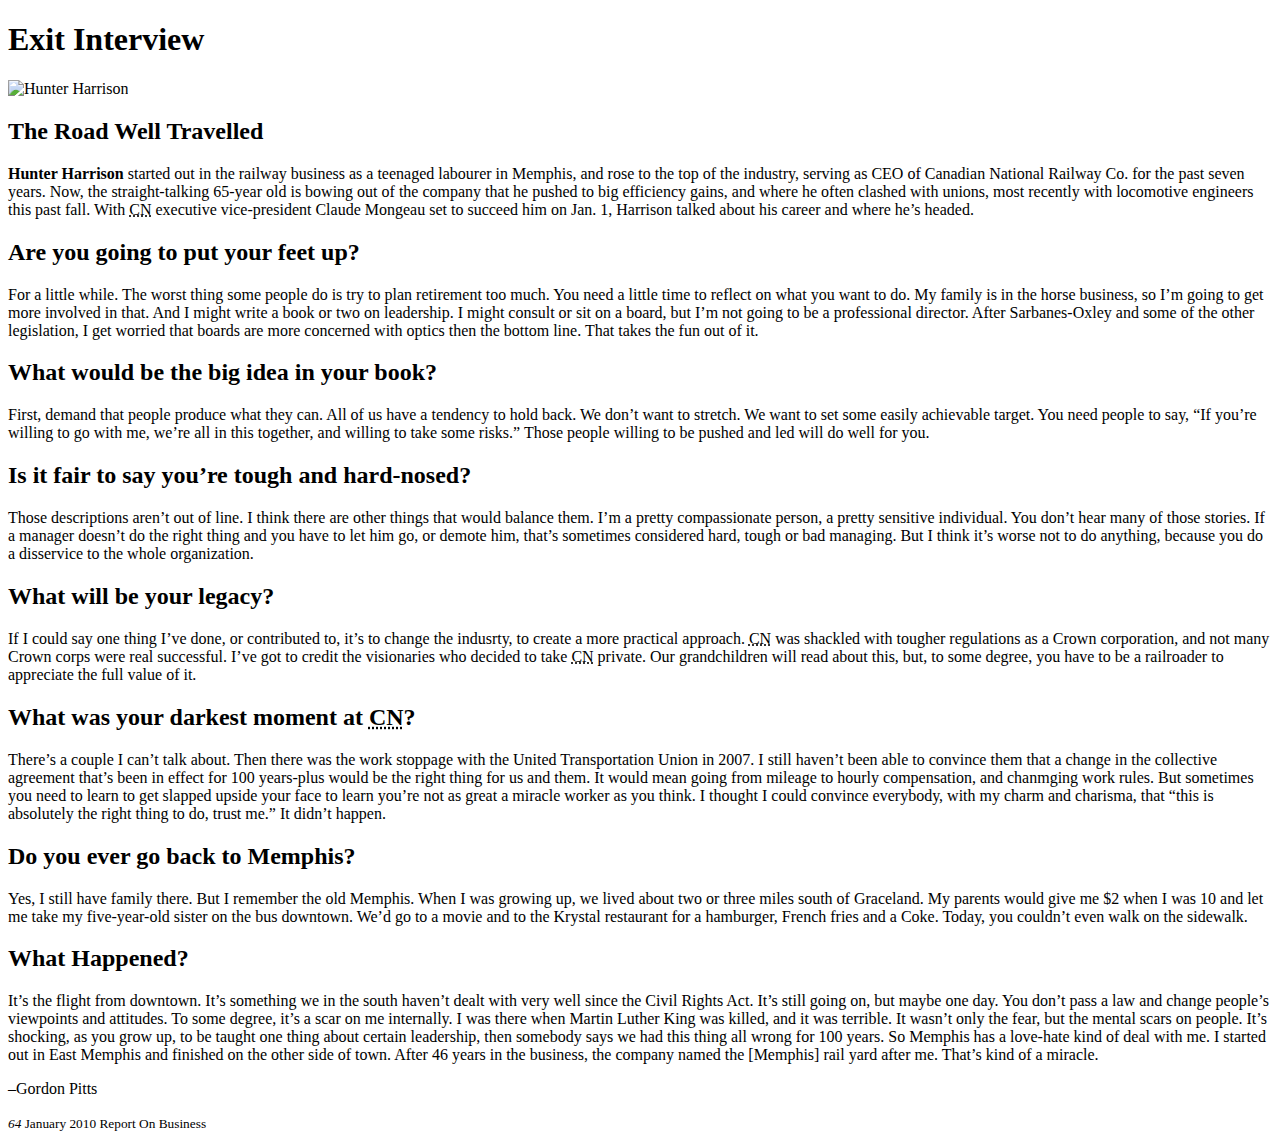
==== road-well-travelled.html @ 05a4a3d5 "relpaced index file with road-well-travelled page" ====
<!DOCTYPE html>
<html lang="en">
<head>
	<meta charset="utf-8" />
	<title>Exit Interview: Hunter Harrison | Report On Business</title>
	<meta name="viewport" content="width=device-width, initial-scale=1.0" />
	<link href="css/normalize.css" rel="stylesheet" />
	<link href="css/styles.css" rel="stylesheet" />

</head>
<body>
	<div id="container">
		<header>
			<h1>Exit Interview</h1>
		</header>
		<main>
			<article>
				<img src="hunter-harrison.jpg" alt="Hunter Harrison" height="" width="" />
				<h2>The Road Well Travelled</h2>
				<p><strong>Hunter Harrison</strong> started out in the railway business as a teenaged labourer in Memphis, and rose to the top of the industry, serving as CEO of Canadian National Railway Co. for the past seven years. Now, the straight-talking 65-year old is bowing out of the company that he pushed to big efficiency gains, and where he often clashed with unions, most recently with locomotive engineers this past fall. With <abbr title="Canadian National">CN</abbr> executive vice-president Claude Mongeau set to succeed him on Jan. 1, Harrison talked about his career and where he’s headed.</p>
				<h2>Are you going to put your feet up?</h2>
				<p>For a little while. The worst thing some people do is try to plan retirement too much. You need a little time to reflect on what you want to do. My family is in the horse business, so I’m going to get more involved in that. And I might write a book or two on leadership. I might consult or sit on a board, but I’m not going to be a professional director. After Sarbanes-Oxley and some of the other legislation, I get worried that boards are more concerned with optics then the bottom line. That takes the fun out of it.</p>
				<h2>What would be the big idea in your book?</h2>
				<p>First, demand that people produce what they can. All of us have a tendency to hold back. We don’t want to stretch. We want to set some easily achievable target. You need people to say, <q>If you’re willing to go with me, we’re all in this together, and willing to take some risks.</q> Those people willing to be pushed and led will do well for you.</p>
				<h2>Is it fair to say you’re tough and hard-nosed?</h2>
				<p>Those descriptions aren’t out of line. I think there are other things that would balance them. I’m a pretty compassionate person, a pretty sensitive individual. You don’t hear many of those stories. If a manager doesn’t do the right thing and you have to let him go, or demote him, that’s sometimes considered hard, tough or bad managing. But I think it’s worse not to do anything, because you do a disservice to the whole organization.</p>
				<h2>What will be your legacy?</h2>
				<p>If I could say one thing I’ve done, or contributed to, it’s to change the indusrty, to create a more practical approach. <abbr title="Canadian National">CN</abbr> was shackled with tougher regulations as a Crown corporation, and not many Crown corps were real successful. I’ve got to credit the visionaries who decided to take <abbr title="Canadian National">CN</abbr> private. Our grandchildren will read about this, but, to some degree, you have to be a railroader to appreciate the full value of it.</p>
				<h2>What was your darkest moment at <abbr title="Canadian National">CN</abbr>?</h2>
				<p>There’s a couple I can’t talk about. Then there was the work stoppage with the United Transportation Union in 2007. I still haven’t been able to convince them that a change in the collective agreement that’s been in effect for 100 years-plus would be the right thing for us and them. It would mean going from mileage to hourly compensation, and chanmging work rules. But sometimes you need to learn to get slapped upside your face to learn you’re not as great a miracle worker as you think. I thought I could convince everybody, with my charm and charisma, that <q>this is absolutely the right thing to do, trust me.</q> It didn’t happen.</p>
				<h2>Do you ever go back to Memphis?</h2>
				<p>Yes, I still have family there. But I remember the old Memphis. When I was growing up, we lived about two or three miles south of Graceland. My parents would give me $2 when I was 10 and let me take my five-year-old sister on the bus downtown. We’d go to a movie and to the Krystal restaurant for a hamburger, French fries and a Coke. Today, you couldn’t even walk on the sidewalk.</p>
				<h2>What Happened?</h2>
				<p>It’s the flight from downtown. It’s something we in the south haven’t dealt with very well since the Civil Rights Act. It’s still going on, but maybe one day. You don’t pass a law and change people’s viewpoints and attitudes. To some degree, it’s a scar on me internally. I was there when Martin Luther King was killed, and it was terrible. It wasn’t only the fear, but the mental scars on people. It’s shocking, as you grow up, to be taught one thing about certain leadership, then somebody says we had this thing all wrong for 100 years. So Memphis has a love-hate kind of deal with me. I started out in East Memphis and finished on the other side of town. After 46 years in the business, the company named the [Memphis] rail yard after me. That’s kind of a miracle.</p>
				<p>–Gordon Pitts</p>
			</article>
		</main>
		<footer>
			<p><small><em>64</em> <time datetime="2010-01">January 2010</time> Report On Business</small></p>
		</footer>
	</div><!-- end #container -->
</body>
</html>
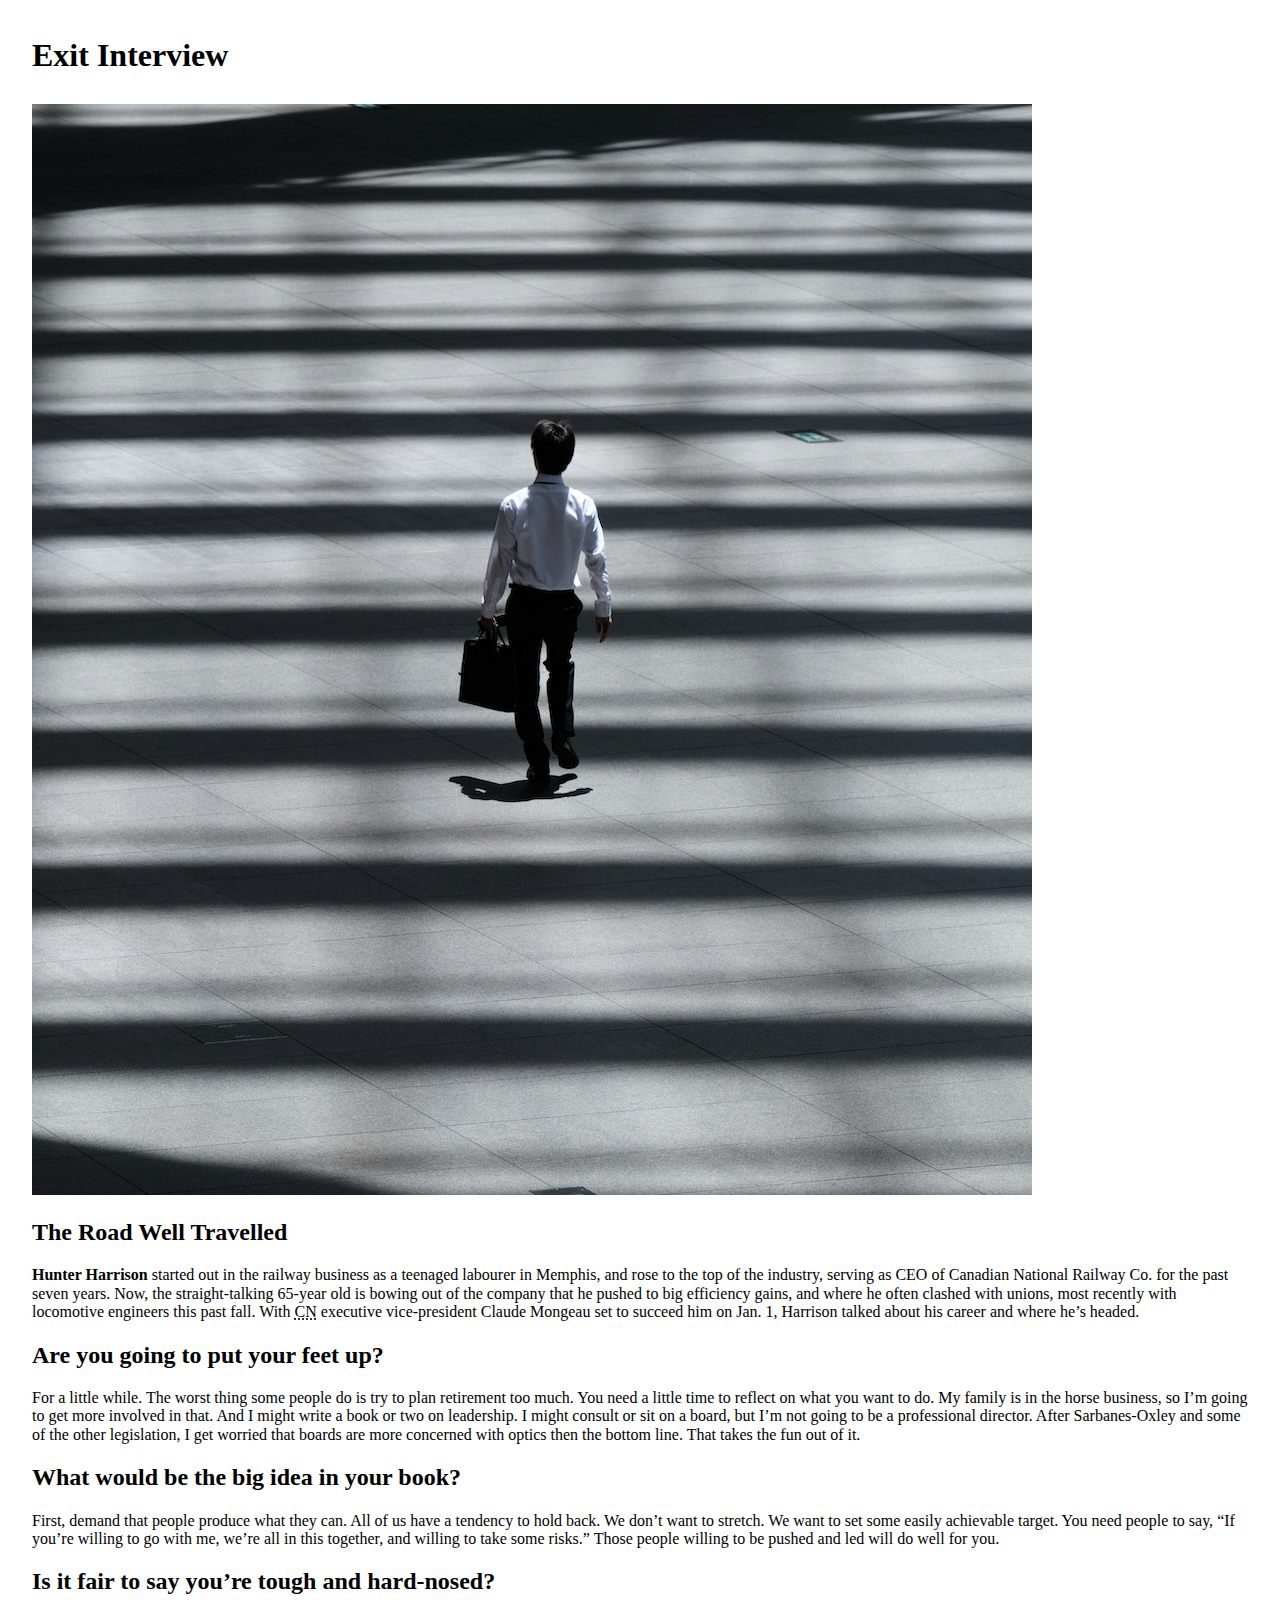
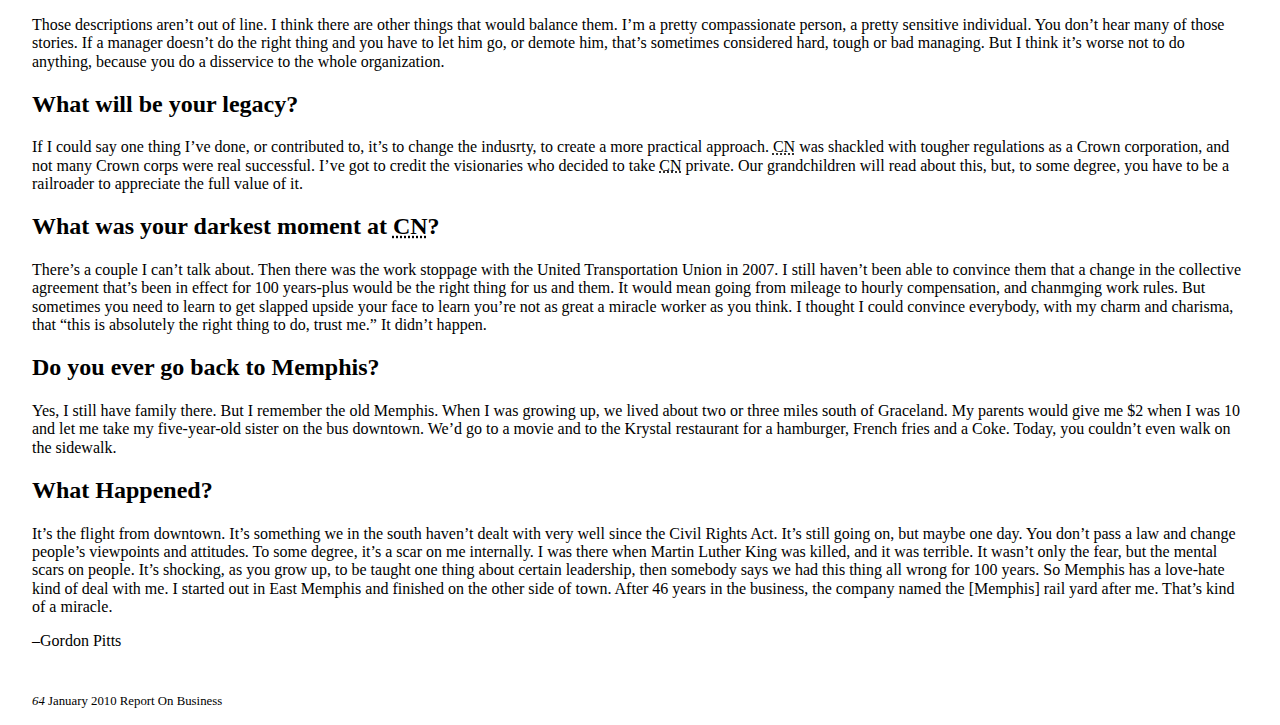
==== commit 4a787719: "added content to normalize.css and styles.cs.Added img file" ====
--- a/road-well-travelled.html
+++ b/road-well-travelled.html
@@ -15,7 +15,7 @@
 		</header>
 		<main>
 			<article>
-				<img src="hunter-harrison.jpg" alt="Hunter Harrison" height="" width="" />
+				<img src="img/hunter-harrison.jpg" alt="Hunter Harrison" height="1091" width="1000" />
 				<h2>The Road Well Travelled</h2>
 				<p><strong>Hunter Harrison</strong> started out in the railway business as a teenaged labourer in Memphis, and rose to the top of the industry, serving as CEO of Canadian National Railway Co. for the past seven years. Now, the straight-talking 65-year old is bowing out of the company that he pushed to big efficiency gains, and where he often clashed with unions, most recently with locomotive engineers this past fall. With <abbr title="Canadian National">CN</abbr> executive vice-president Claude Mongeau set to succeed him on Jan. 1, Harrison talked about his career and where he’s headed.</p>
 				<h2>Are you going to put your feet up?</h2>
--- a/css/styles.css
+++ b/css/styles.css
@@ -0,0 +1,12 @@
+@charset "utf-8";
+
+/*=========== Content Styling============*/
+*, *::before, *::after {
+    box-sizing: inherit;
+}
+#container {
+    margin: 1em 2em 1.5em;
+    display: grid;
+    gap: 0.5em;
+    height: 100vh;
+}
